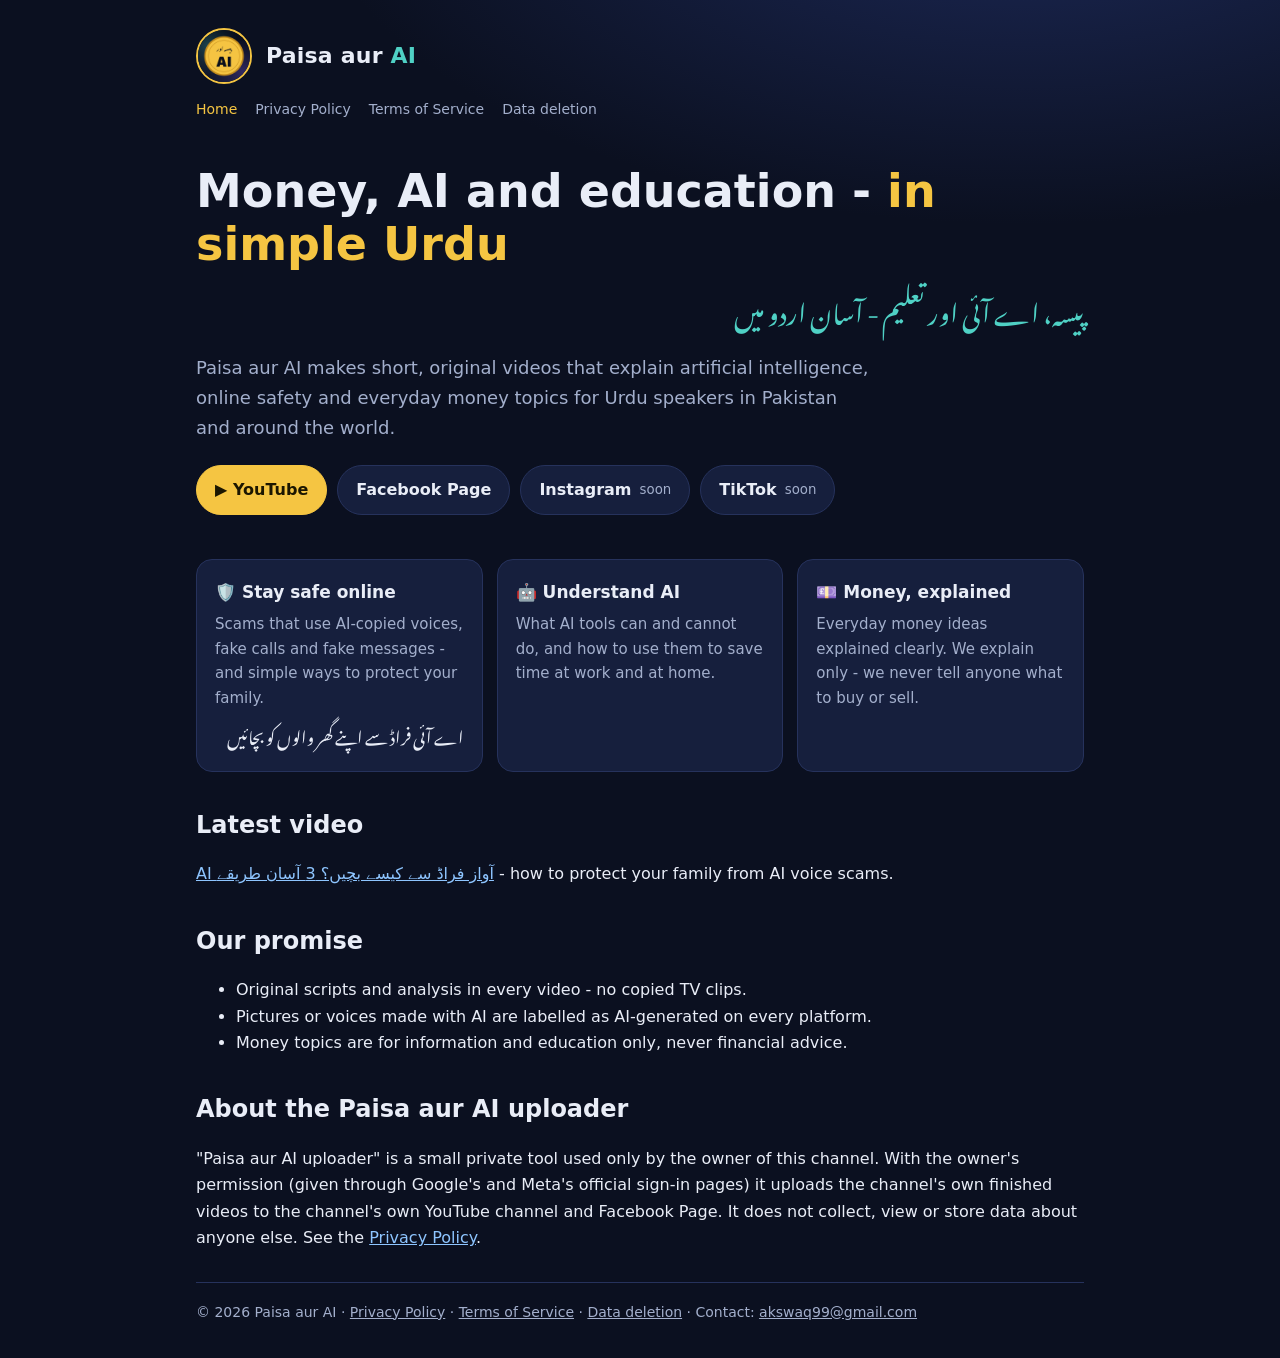
==== index.html @ 2987d262 "Paisa aur AI website: home, privacy policy, terms, data deletion Co-Authored-By: Claude Opus 5.5 <no" ====
<!doctype html>
<html lang="en">
<head>
<meta charset="utf-8">
<meta name="viewport" content="width=device-width, initial-scale=1">
<title>Paisa aur AI</title>
<meta name="description" content="Paisa aur AI - money, AI and education explained in simple Urdu. Short videos on YouTube and Facebook.">
<link rel="icon" href="logo.png">
<link rel="preconnect" href="https://fonts.googleapis.com">
<link rel="preconnect" href="https://fonts.gstatic.com" crossorigin>
<link href="https://fonts.googleapis.com/css2?family=Noto+Nastaliq+Urdu:wght@400;700&display=swap" rel="stylesheet">
<link rel="stylesheet" href="style.css">
</head>
<body>
<div class="wrap">
  <header>
    <a class="brand" href="./"><img src="logo.png" alt="Paisa aur AI logo"><b>Paisa aur <span>AI</span></b></a>
    <nav>
      <a href="./" aria-current="page">Home</a>
      <a href="privacy.html">Privacy Policy</a>
      <a href="terms.html">Terms of Service</a>
      <a href="data-deletion.html">Data deletion</a>
    </nav>
  </header>

  <section class="hero">
    <h1>Money, AI and education - <span>in simple Urdu</span></h1>
    <p class="ur" lang="ur">پیسہ، اے آئی اور تعلیم - آسان اردو میں</p>
    <p class="lead">Paisa aur AI makes short, original videos that explain artificial intelligence, online safety and everyday money topics for Urdu speakers in Pakistan and around the world.</p>
    <div class="btns">
      <a class="btn main" href="https://www.youtube.com/@PaisaAurAIofficial">▶ YouTube</a>
      <a class="btn" href="https://www.facebook.com/1469255006263031">Facebook Page</a>
      <span class="btn">Instagram <small>soon</small></span>
      <span class="btn">TikTok <small>soon</small></span>
    </div>
  </section>

  <div class="grid">
    <div class="card">
      <h3>🛡️ Stay safe online</h3>
      <p>Scams that use AI-copied voices, fake calls and fake messages - and simple ways to protect your family.</p>
      <p class="ur" lang="ur">اے آئی فراڈ سے اپنے گھر والوں کو بچائیں</p>
    </div>
    <div class="card">
      <h3>🤖 Understand AI</h3>
      <p>What AI tools can and cannot do, and how to use them to save time at work and at home.</p>
    </div>
    <div class="card">
      <h3>💷 Money, explained</h3>
      <p>Everyday money ideas explained clearly. We explain only - we never tell anyone what to buy or sell.</p>
    </div>
  </div>

  <h2>Latest video</h2>
  <p><a href="https://youtube.com/shorts/QOUCDtUd9sw">AI آواز فراڈ سے کیسے بچیں؟ 3 آسان طریقے</a> - how to protect your family from AI voice scams.</p>

  <h2>Our promise</h2>
  <ul>
    <li>Original scripts and analysis in every video - no copied TV clips.</li>
    <li>Pictures or voices made with AI are labelled as AI-generated on every platform.</li>
    <li>Money topics are for information and education only, never financial advice.</li>
  </ul>

  <h2>About the Paisa aur AI uploader</h2>
  <p>"Paisa aur AI uploader" is a small private tool used only by the owner of this channel. With the owner's permission (given through Google's and Meta's official sign-in pages) it uploads the channel's own finished videos to the channel's own YouTube channel and Facebook Page. It does not collect, view or store data about anyone else. See the <a href="privacy.html">Privacy Policy</a>.</p>

  <footer>
    © 2026 Paisa aur AI · <a href="privacy.html">Privacy Policy</a> · <a href="terms.html">Terms of Service</a> · <a href="data-deletion.html">Data deletion</a> · Contact: <a href="mailto:akswaq99@gmail.com">akswaq99@gmail.com</a>
  </footer>
</div>
</body>
</html>
---- style.css ----
:root {
  --bg: #0b1020;
  --bg2: #121a33;
  --card: #161f3d;
  --line: #26325c;
  --text: #e9edf7;
  --muted: #a3afcc;
  --gold: #f5c542;
  --teal: #4fd1c5;
  --link: #8ec5ff;
  --radius: 16px;
}
* { box-sizing: border-box; }
html { -webkit-text-size-adjust: 100%; }
body {
  margin: 0;
  background: radial-gradient(1200px 600px at 80% -10%, #1d2a5a 0%, transparent 60%), var(--bg);
  color: var(--text);
  font: 16px/1.65 "Segoe UI", system-ui, -apple-system, Roboto, Arial, sans-serif;
}
a { color: var(--link); }
.wrap { max-width: 920px; margin: 0 auto; padding: 0 16px; }
header { padding: 28px 0 8px; }
.brand { display: flex; align-items: center; gap: 14px; text-decoration: none; color: var(--text); }
.brand img { width: 56px; height: 56px; border-radius: 50%; border: 2px solid var(--gold); }
.brand b { font-size: 22px; letter-spacing: .2px; }
.brand b span { color: var(--teal); }
nav { display: flex; flex-wrap: wrap; gap: 6px 18px; margin-top: 14px; font-size: 14px; }
nav a { color: var(--muted); text-decoration: none; }
nav a:hover, nav a[aria-current] { color: var(--gold); }
.hero { padding: 36px 0 12px; }
.hero h1 { font-size: clamp(30px, 6vw, 46px); line-height: 1.15; margin: 0 0 10px; }
.hero h1 span { color: var(--gold); }
.ur { font-family: "Noto Nastaliq Urdu", serif; direction: rtl; line-height: 2.1; }
.hero .ur { font-size: clamp(20px, 4.4vw, 26px); color: var(--teal); margin: 4px 0 14px; }
.lead { color: var(--muted); font-size: 18px; max-width: 680px; }
.btns { display: flex; flex-wrap: wrap; gap: 10px; margin: 22px 0 6px; }
.btn { display: inline-flex; align-items: center; gap: 8px; padding: 11px 18px; border-radius: 999px;
  background: var(--card); border: 1px solid var(--line); color: var(--text); text-decoration: none; font-weight: 600; }
.btn:hover { border-color: var(--gold); }
.btn.main { background: var(--gold); color: #1b1600; border-color: var(--gold); }
.btn small { font-weight: 400; color: var(--muted); }
.grid { display: grid; grid-template-columns: repeat(auto-fit, minmax(240px, 1fr)); gap: 14px; margin: 26px 0; }
.card { background: var(--card); border: 1px solid var(--line); border-radius: var(--radius); padding: 18px; }
.card h3 { margin: 0 0 6px; font-size: 17px; }
.card p { margin: 0; color: var(--muted); font-size: 15px; }
.card .ur { font-size: 17px; color: var(--text); margin-top: 6px; }
h2 { font-size: 24px; margin: 34px 0 10px; }
.doc { background: var(--bg2); border: 1px solid var(--line); border-radius: var(--radius); padding: 8px 22px 18px; margin: 18px 0 30px; }
.doc h2 { font-size: 20px; margin-top: 24px; }
.doc li { margin: 4px 0; }
.note { color: var(--muted); font-size: 14px; }
footer { border-top: 1px solid var(--line); margin-top: 30px; padding: 18px 0 34px; color: var(--muted); font-size: 14px; }
footer a { color: var(--muted); }
@media (max-width: 520px) {
  .doc { padding: 4px 14px 14px; }
  .btn { width: 100%; justify-content: center; }
}
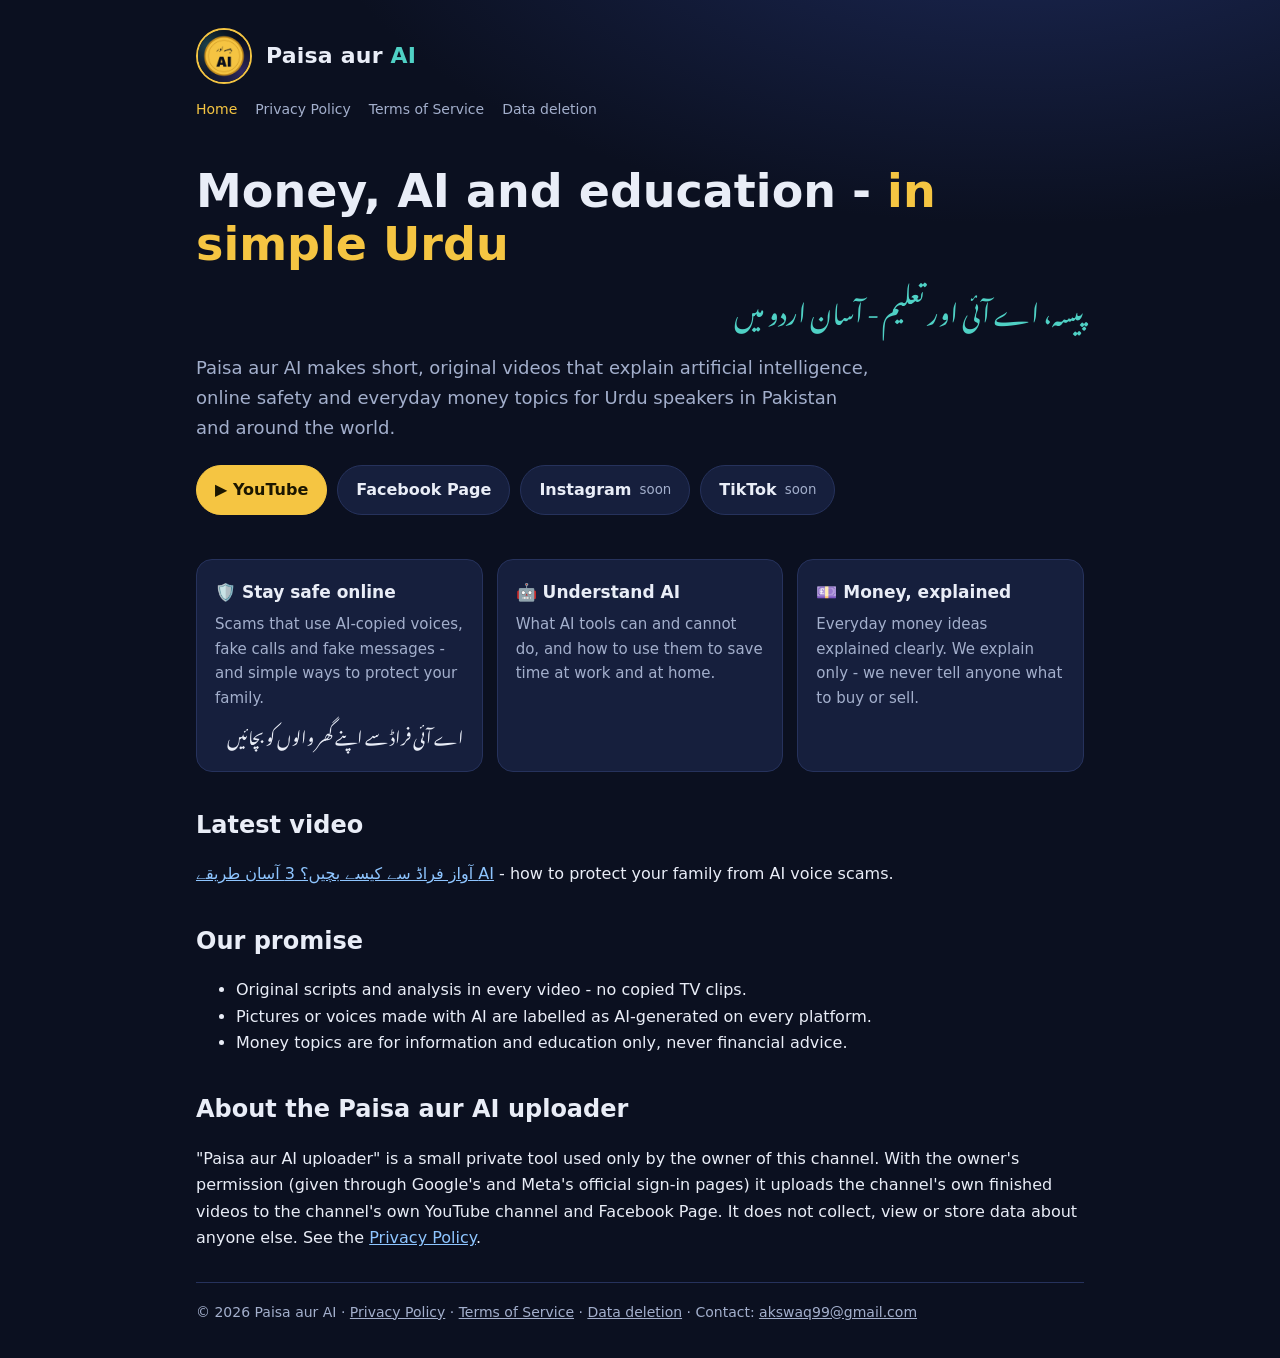
==== commit 20719192: "Keep the Urdu video title right-to-left Co-Authored-By: Claude Opus 5.5 <noreply@anthropic.com>" ====
--- a/index.html
+++ b/index.html
@@ -52,7 +52,7 @@
   </div>
 
   <h2>Latest video</h2>
-  <p><a href="https://youtube.com/shorts/QOUCDtUd9sw">AI آواز فراڈ سے کیسے بچیں؟ 3 آسان طریقے</a> - how to protect your family from AI voice scams.</p>
+  <p><a href="https://youtube.com/shorts/QOUCDtUd9sw"><bdi lang="ur" dir="rtl">AI آواز فراڈ سے کیسے بچیں؟ 3 آسان طریقے</bdi></a> - how to protect your family from AI voice scams.</p>
 
   <h2>Our promise</h2>
   <ul>
